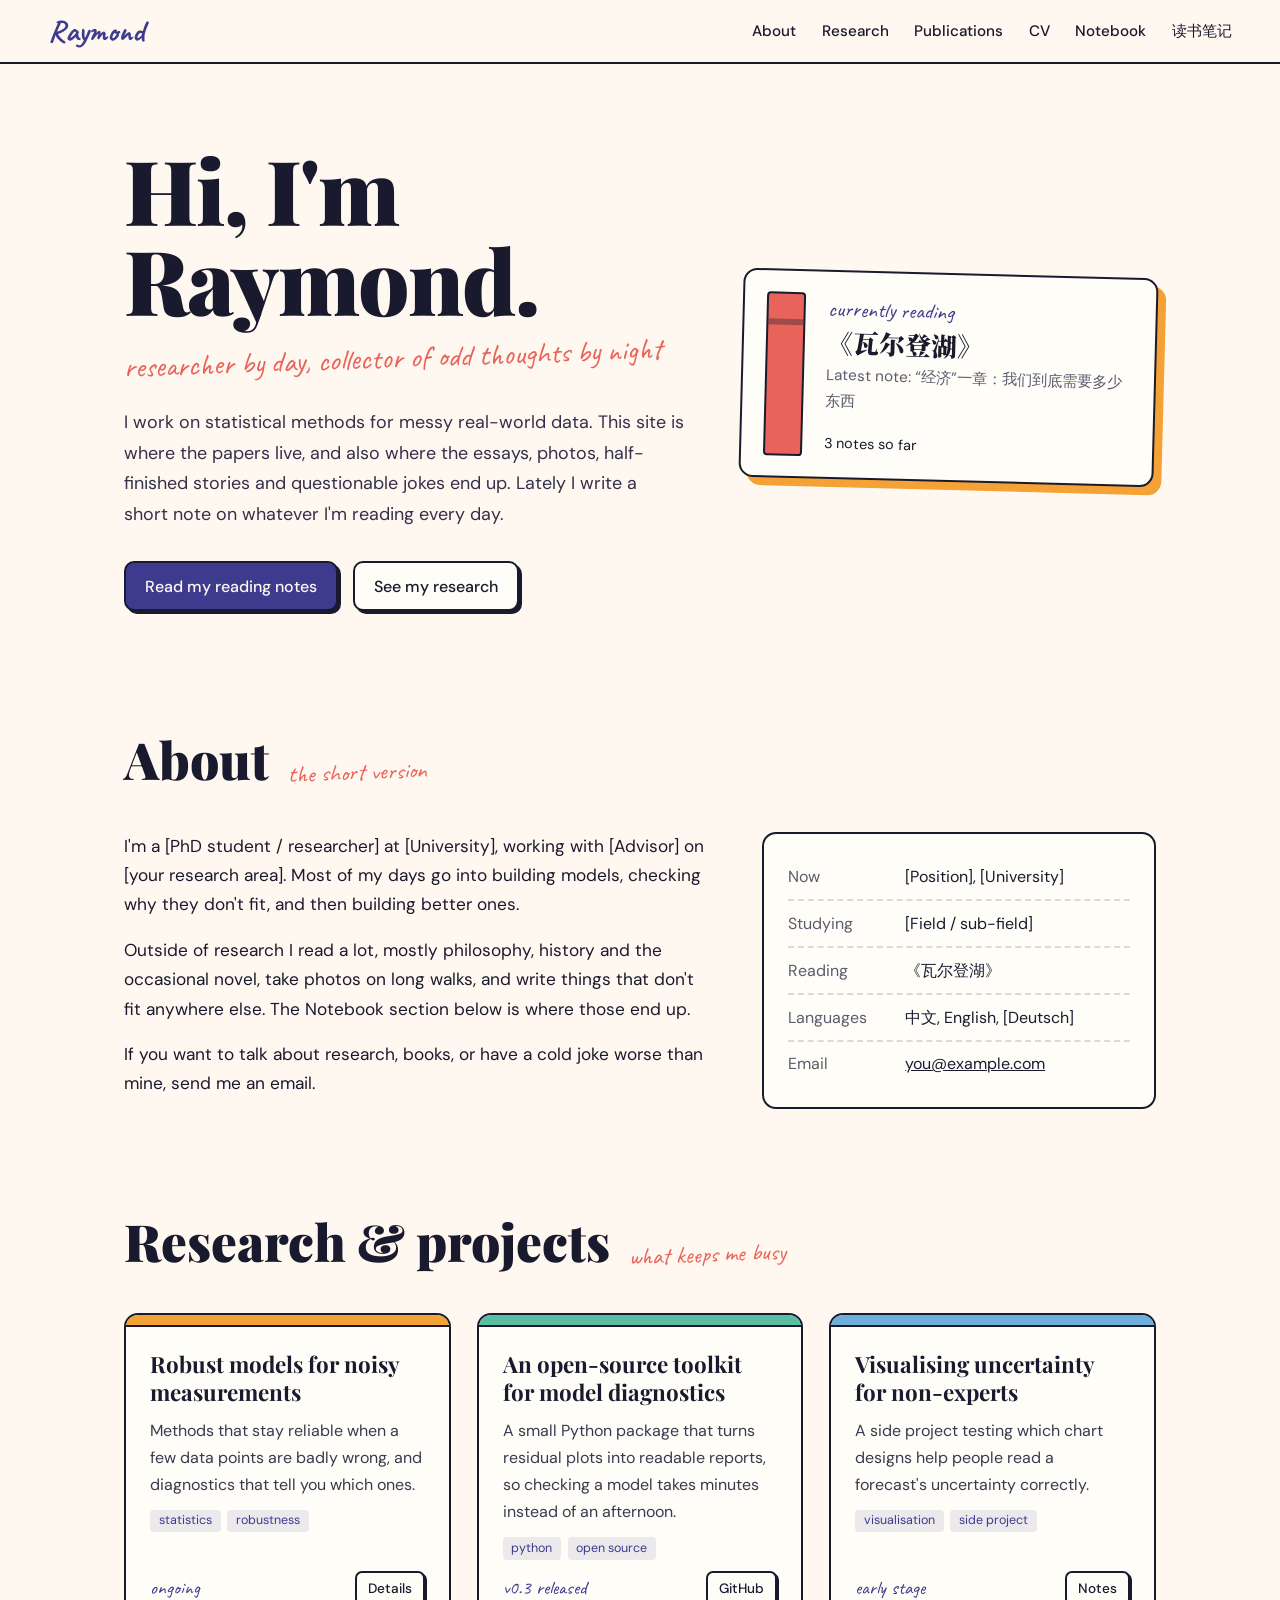
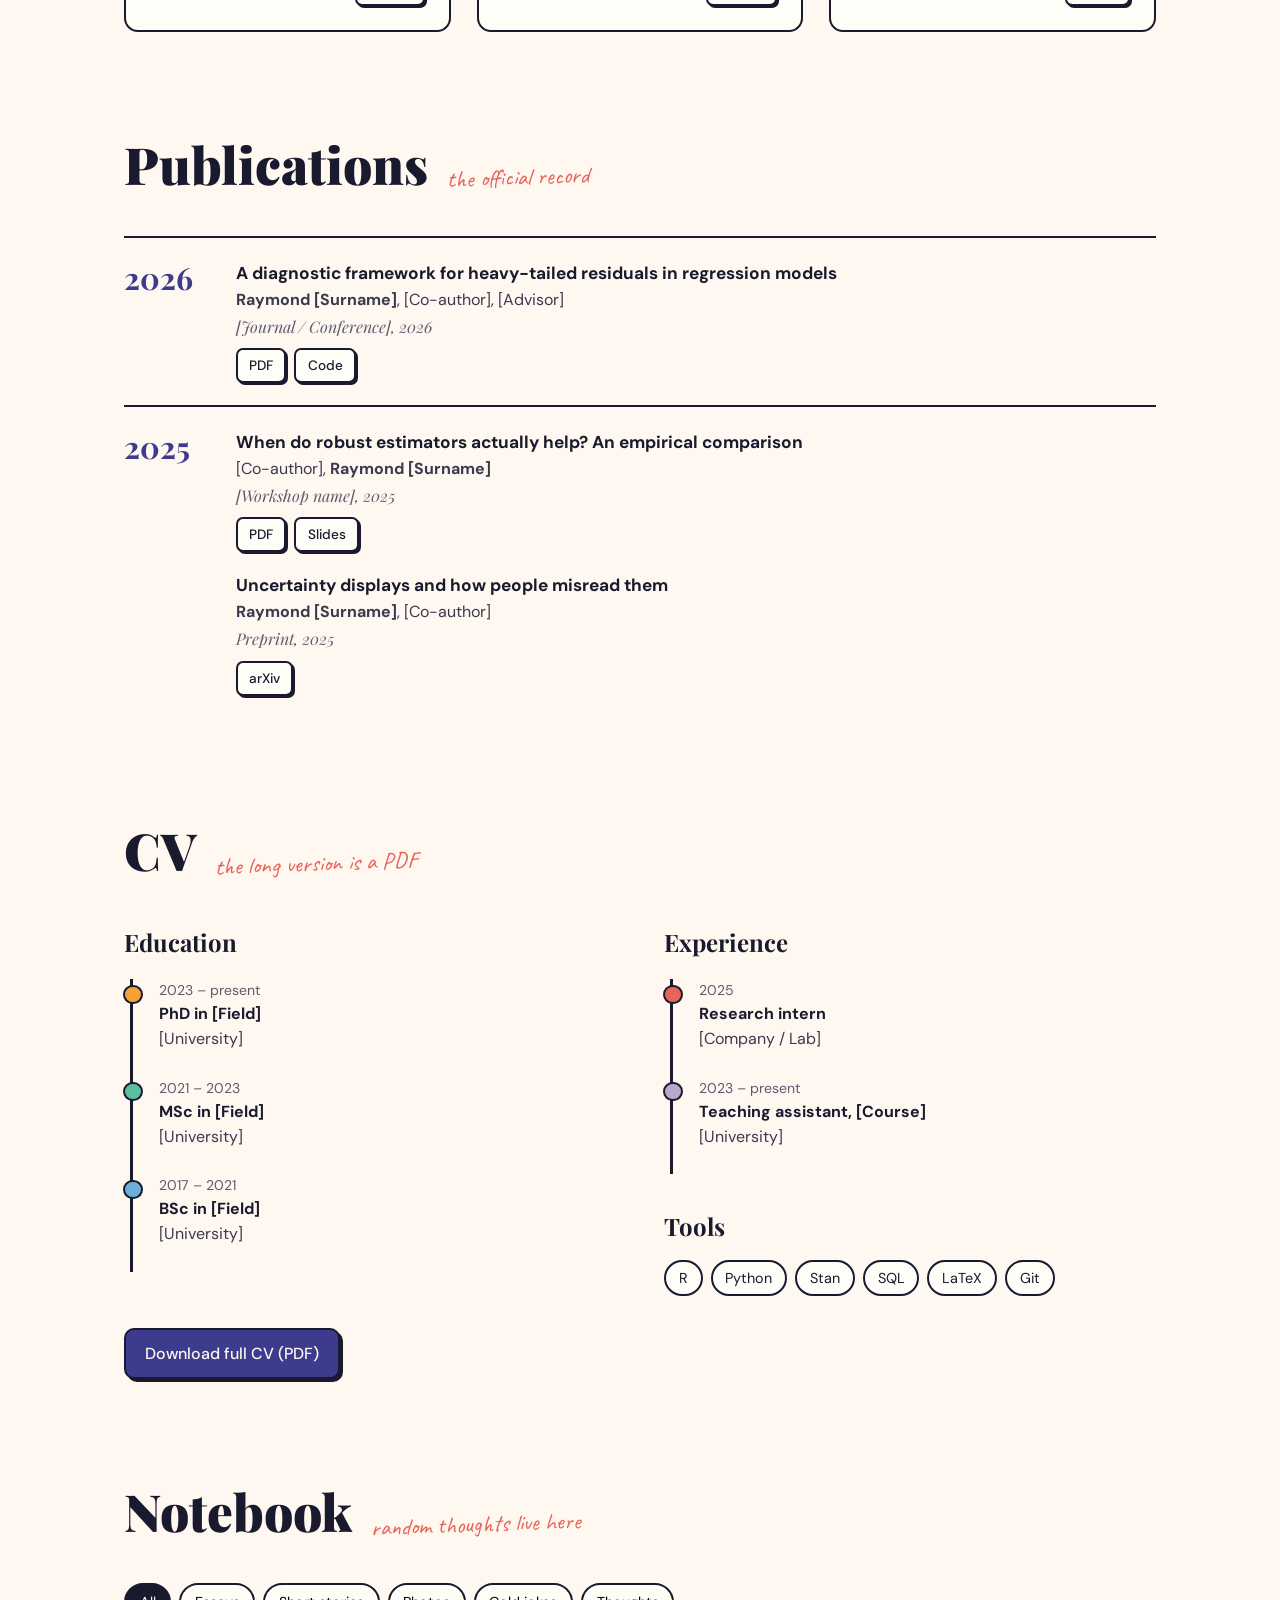
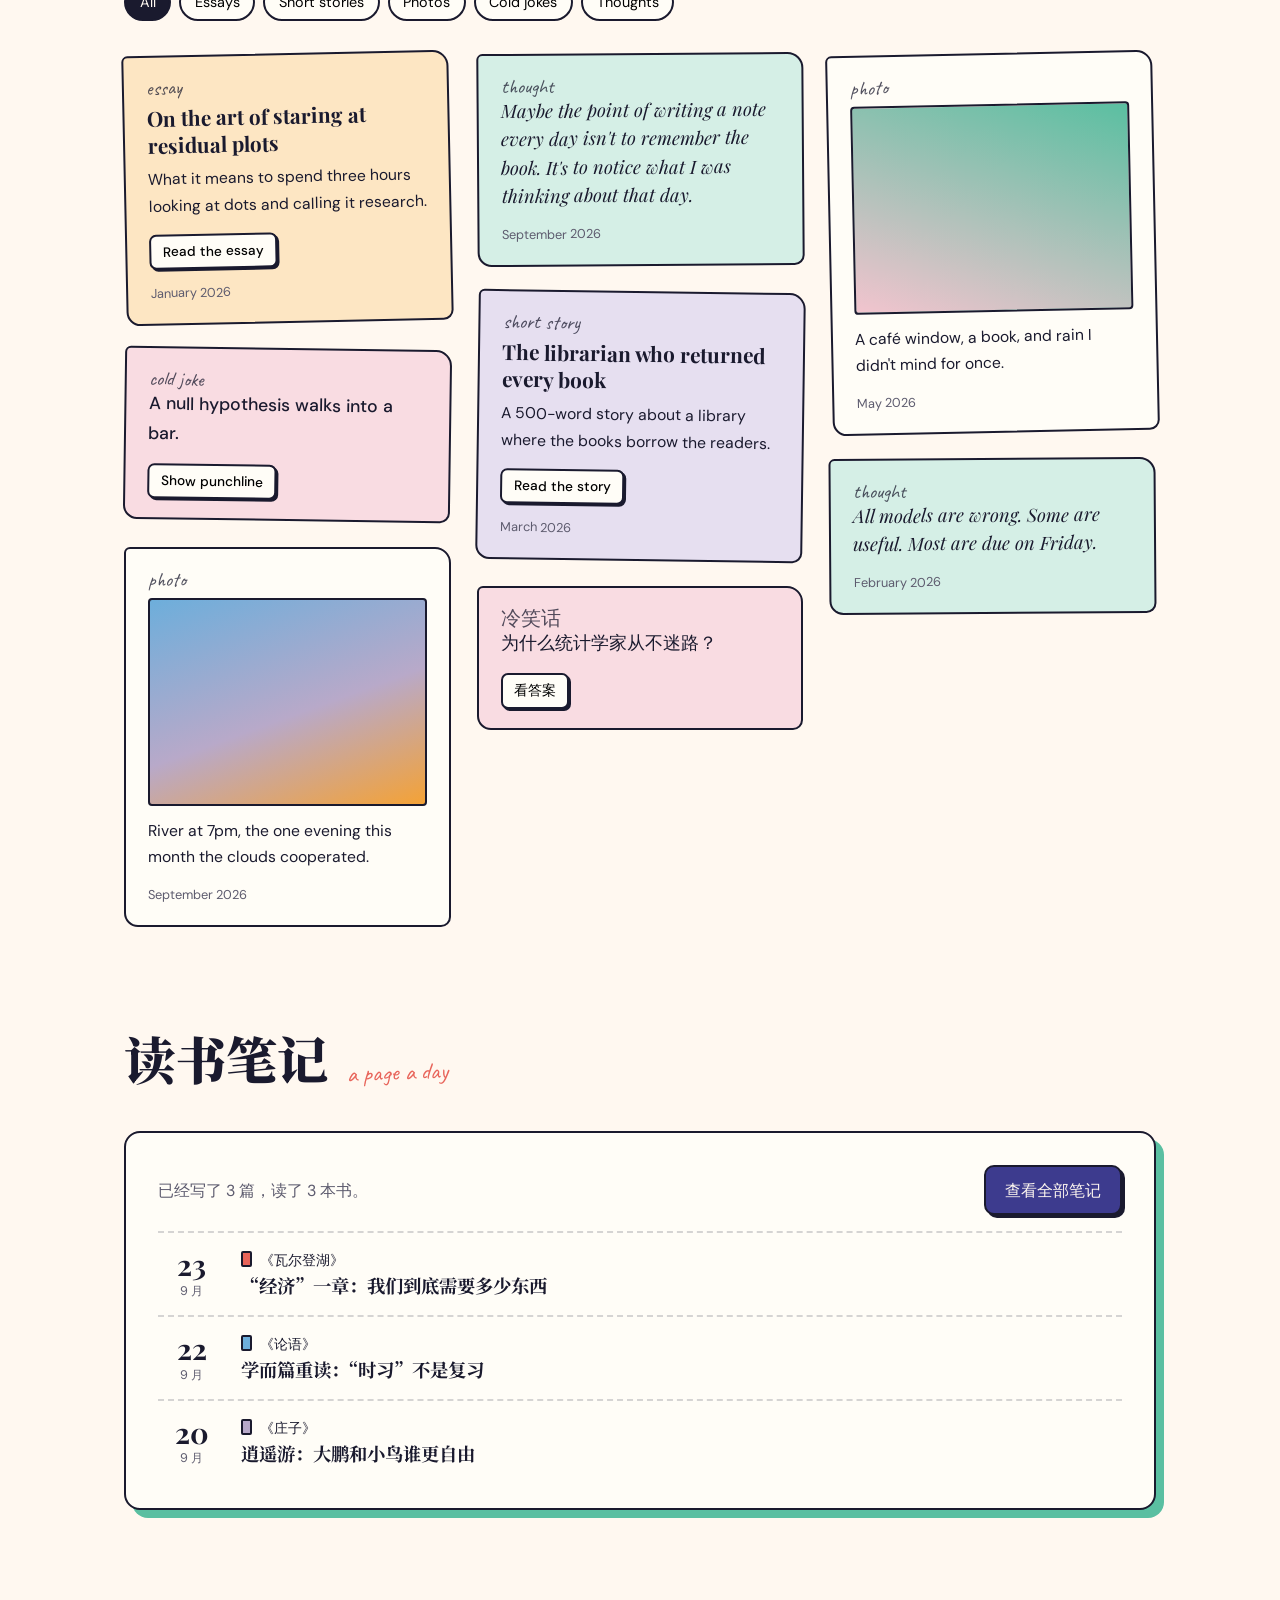
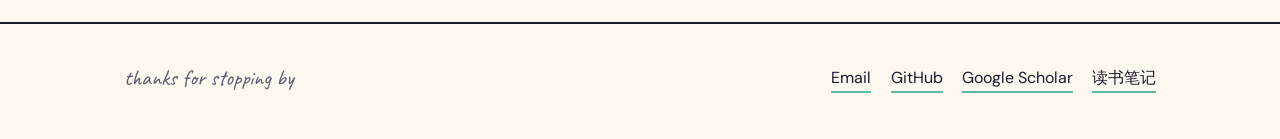
==== index.html @ dad85fdc "Add files via upload" ====
<!DOCTYPE html>
<html lang="en">
<head>
<meta charset="UTF-8">
<meta name="viewport" content="width=device-width, initial-scale=1.0">
<title>Raymond | Thinker, Researcher, Human</title>
<meta name="description" content="Raymond's personal site: research, publications, CV, a notebook of random thoughts, and daily reading notes.">
<link rel="preconnect" href="https://fonts.googleapis.com">
<link href="https://fonts.googleapis.com/css2?family=Playfair+Display:ital,wght@0,700;0,900;1,400;1,700&family=DM+Sans:ital,wght@0,400;0,500;0,700;1,400&family=Caveat:wght@600;700&family=Noto+Serif+SC:wght@700;900&display=swap" rel="stylesheet">
<link rel="stylesheet" href="assets/style.css">
<style>
  /* ===== hero ===== */
  .hero { padding: 5rem 0 2rem; }
  .hero .wrap { display: grid; grid-template-columns: 1.35fr 1fr; gap: 3.5rem; align-items: center; }
  .hero h1 { font-family: var(--serif); font-weight: 900; font-size: clamp(3rem, 8vw, 5.6rem); line-height: 1; letter-spacing: -0.02em; }
  .hero .scribble { font-family: var(--hand); font-size: 1.9rem; color: var(--coral); display: inline-block; transform: rotate(-2deg); margin: .6rem 0 1.4rem; }
  .hero p { font-size: 1.12rem; max-width: 34em; color: #33314a; }
  .hero .actions { display: flex; gap: .9rem; flex-wrap: wrap; margin-top: 2rem; }

  .now-reading {
    position: relative; background: var(--paper); border: 2px solid var(--ink); border-radius: 14px;
    padding: 1.6rem 1.6rem 1.4rem 5.2rem; box-shadow: 8px 8px 0 var(--saffron); transform: rotate(1.5deg);
    text-decoration: none; display: block; transition: transform .2s;
  }
  .now-reading:hover { transform: rotate(0deg); }
  .now-reading .spine-big {
    position: absolute; left: 1.4rem; top: 1.3rem; bottom: 1.3rem; width: 2.4rem;
    background: var(--c, var(--mint)); border: 2px solid var(--ink); border-radius: 4px;
  }
  .now-reading .spine-big::after { content: ''; position: absolute; left: 0; right: 0; top: 16%; height: 6px; background: rgba(26,26,46,.35); }
  .now-reading .label { font-family: var(--hand); font-size: 1.35rem; color: var(--indigo); line-height: 1; }
  .now-reading .book { font-family: var(--serif-zh); font-weight: 900; font-size: 1.6rem; line-height: 1.3; margin: .45rem 0 .2rem; }
  .now-reading .note-title { color: var(--muted); font-size: .95rem; }
  .now-reading .streak { margin-top: 1rem; font-size: .9rem; }
  .now-reading .streak b { color: var(--coral); font-size: 1.15rem; }

  /* ===== about ===== */
  .about-grid { display: grid; grid-template-columns: 1.5fr 1fr; gap: 3rem; }
  .about-text p { font-size: 1.08rem; max-width: 36em; }
  .about-text p + p { margin-top: 1rem; }
  .facts { list-style: none; border: 2px solid var(--ink); border-radius: 14px; background: var(--paper); padding: 1.3rem 1.5rem; align-self: start; }
  .facts li { display: grid; grid-template-columns: 6.5rem 1fr; gap: .8rem; padding: .55rem 0; border-bottom: 2px dashed rgba(26,26,46,.15); }
  .facts li:last-child { border-bottom: none; }
  .facts span { color: var(--muted); }

  /* ===== projects ===== */
  .projects { display: grid; grid-template-columns: repeat(auto-fit, minmax(280px, 1fr)); gap: 1.6rem; }
  .project { border: 2px solid var(--ink); border-radius: 14px; background: var(--paper); overflow: hidden; display: flex; flex-direction: column; }
  .project .band { height: 12px; background: var(--c); border-bottom: 2px solid var(--ink); }
  .project .body { padding: 1.4rem 1.5rem 1.5rem; display: flex; flex-direction: column; gap: .7rem; flex: 1; }
  .project h3 { font-family: var(--serif); font-size: 1.4rem; line-height: 1.25; }
  .project p { color: #3b394f; }
  .project .foot { margin-top: auto; display: flex; justify-content: space-between; align-items: center; gap: .6rem; flex-wrap: wrap; }
  .status { font-family: var(--hand); font-size: 1.2rem; color: var(--indigo); }

  /* ===== publications ===== */
  .pub-year { display: grid; grid-template-columns: 5.5rem 1fr; gap: 1.5rem; padding: 1.4rem 0; border-top: 2px solid var(--ink); }
  .pub-year > h3 { font-family: var(--serif); font-size: 1.9rem; line-height: 1.1; color: var(--indigo); }
  .pub { list-style: none; }
  .pub li + li { margin-top: 1.3rem; }
  .pub .title { font-weight: 700; font-size: 1.08rem; line-height: 1.45; }
  .pub .authors { color: #3b394f; }
  .pub .venue { font-family: var(--serif); font-style: italic; color: var(--muted); }
  .pub .links { display: flex; gap: .5rem; margin-top: .5rem; }

  /* ===== cv ===== */
  .cv-grid { display: grid; grid-template-columns: 1fr 1fr; gap: 3rem; }
  .cv-col h3 { font-family: var(--serif); font-size: 1.5rem; margin-bottom: 1rem; }
  .timeline { list-style: none; border-left: 3px solid var(--ink); margin-left: .4rem; }
  .timeline li { position: relative; padding: 0 0 1.5rem 1.6rem; }
  .timeline li::before { content: ''; position: absolute; left: -.62rem; top: .35rem; width: .95rem; height: .95rem; border-radius: 50%; background: var(--c, var(--saffron)); border: 2px solid var(--ink); }
  .timeline .when { font-size: .88rem; color: var(--muted); }
  .timeline .what { font-weight: 700; line-height: 1.4; }
  .timeline .where { color: #3b394f; }
  .skills { margin-top: 2rem; }
  .skills h3 { font-family: var(--serif); font-size: 1.5rem; margin-bottom: .8rem; }
  .skills .chips span { font-size: .9rem; padding: .25rem .8rem; border: 2px solid var(--ink); border-radius: 999px; background: var(--paper); }

  /* ===== notebook ===== */
  .nb-filters { margin-bottom: 2rem; }
  .board { columns: 3 290px; column-gap: 1.6rem; }
  .card {
    break-inside: avoid; margin-bottom: 1.6rem; padding: 1.3rem 1.4rem 1.2rem;
    border: 2px solid var(--ink); border-radius: 6px 16px 10px 14px; background: var(--bg);
    transform: rotate(var(--r, 0deg)); transition: transform .2s;
  }
  .card:nth-child(3n+1) { --r: -1.2deg; }
  .card:nth-child(3n+2) { --r: .8deg; }
  .card:nth-child(4n) { --r: -.4deg; }
  .card:hover { transform: rotate(0deg); }
  .card[hidden] { display: none; }
  .card .kind { font-family: var(--hand); font-size: 1.25rem; line-height: 1; color: var(--ink); opacity: .75; }
  .card h3 { font-family: var(--serif); font-size: 1.3rem; line-height: 1.3; margin: .4rem 0 .5rem; }
  .card p { font-size: .98rem; }
  .card .date { font-size: .8rem; color: var(--muted); margin-top: .8rem; }
  .card .more { margin-top: .9rem; font-size: .98rem; }
  .card .more p + p { margin-top: .7rem; }
  .card .toggle { margin-top: .9rem; }
  .card.essay   { --bg: #FDE6C3; }
  .card.story   { --bg: #E6DFF0; }
  .card.photo   { --bg: var(--paper); }
  .card.joke    { --bg: #F9DCE2; }
  .card.thought { --bg: #D5EFE6; }
  .card.joke .setup { font-size: 1.1rem; font-weight: 500; }
  .card.joke .punch { font-family: var(--hand); font-size: 1.6rem; line-height: 1.2; color: var(--indigo); margin-top: .7rem; }
  .card.thought p { font-family: var(--serif); font-style: italic; font-size: 1.15rem; line-height: 1.55; }
  .photo-frame { aspect-ratio: 4 / 3; border: 2px solid var(--ink); border-radius: 4px; margin: .5rem 0 .7rem; overflow: hidden; background: var(--ph); }
  .photo-frame img { width: 100%; height: 100%; object-fit: cover; }

  /* ===== reading teaser ===== */
  .reading-box { border: 2px solid var(--ink); border-radius: 16px; background: var(--paper); padding: 2rem 2rem 1.6rem; box-shadow: 8px 8px 0 var(--mint); }
  .reading-box .intro { display: flex; justify-content: space-between; align-items: center; flex-wrap: wrap; gap: 1rem; margin-bottom: 1rem; }
  .reading-box .intro p { color: var(--muted); }
  .mini-entry { display: grid; grid-template-columns: 4.2rem 1fr; gap: 1rem; padding: 1rem 0; border-top: 2px dashed rgba(26,26,46,.18); text-decoration: none; }
  .mini-entry .d { text-align: center; line-height: 1.1; }
  .mini-entry .d b { font-family: var(--serif); font-size: 1.8rem; display: block; }
  .mini-entry .d small { color: var(--muted); font-size: .78rem; }
  .mini-entry .b { font-size: .88rem; font-weight: 500; }
  .mini-entry h3 { font-family: var(--serif-zh); font-size: 1.15rem; line-height: 1.4; }
  .mini-entry:hover h3 { text-decoration: underline; text-decoration-color: var(--saffron); text-decoration-thickness: 3px; text-underline-offset: 4px; }

  @media (max-width: 860px) {
    .hero .wrap, .about-grid, .cv-grid { grid-template-columns: 1fr; }
    .hero { padding-top: 3rem; }
    .now-reading { transform: rotate(0.8deg); }
    .pub-year { grid-template-columns: 1fr; gap: .6rem; }
  }
</style>
</head>
<body>

<!-- ================= NAV (same on every page) ================= -->
<nav class="site-nav" aria-label="Main">
  <a class="nav-logo" href="index.html">Raymond</a>
  <ul class="nav-links">
    <li><a href="index.html#about">About</a></li>
    <li><a href="index.html#research">Research</a></li>
    <li><a href="index.html#publications">Publications</a></li>
    <li><a href="index.html#cv">CV</a></li>
    <li><a href="index.html#notebook">Notebook</a></li>
    <li><a href="reading.html">读书笔记</a></li>
  </ul>
</nav>

<main>

<!-- ================= HERO ================= -->
<header class="hero">
  <div class="wrap">
    <div>
      <h1>Hi, I'm Raymond.</h1>
      <div class="scribble">researcher by day, collector of odd thoughts by night</div>
      <p>I work on statistical methods for messy real-world data. This site is where the papers live, and also where the essays, photos, half-finished stories and questionable jokes end up. Lately I write a short note on whatever I'm reading every day.</p>
      <div class="actions">
        <a class="btn primary" href="reading.html">Read my reading notes</a>
        <a class="btn" href="#research">See my research</a>
      </div>
    </div>

    <!-- Filled automatically from reading/notes.json -->
    <a class="now-reading" id="now-reading" href="reading.html" hidden>
      <span class="spine-big"></span>
      <div class="label">currently reading</div>
      <div class="book" id="nr-book"></div>
      <div class="note-title" id="nr-title"></div>
      <div class="streak" id="nr-streak"></div>
    </a>
  </div>
</header>

<!-- ================= ABOUT ================= -->
<section class="section" id="about">
  <div class="wrap">
    <div class="section-head"><h2>About</h2><span class="aside">the short version</span></div>
    <div class="about-grid">
      <div class="about-text">
        <p>I'm a [PhD student / researcher] at [University], working with [Advisor] on [your research area]. Most of my days go into building models, checking why they don't fit, and then building better ones.</p>
        <p>Outside of research I read a lot, mostly philosophy, history and the occasional novel, take photos on long walks, and write things that don't fit anywhere else. The Notebook section below is where those end up.</p>
        <p>If you want to talk about research, books, or have a cold joke worse than mine, send me an email.</p>
      </div>
      <ul class="facts">
        <li><span>Now</span><div>[Position], [University]</div></li>
        <li><span>Studying</span><div>[Field / sub-field]</div></li>
        <li><span>Reading</span><div id="fact-reading">a few pages every day</div></li>
        <li><span>Languages</span><div>中文, English, [Deutsch]</div></li>
        <li><span>Email</span><div><a href="mailto:you@example.com">you@example.com</a></div></li>
      </ul>
    </div>
  </div>
</section>

<!-- ================= RESEARCH / PROJECTS ================= -->
<section class="section" id="research">
  <div class="wrap">
    <div class="section-head"><h2>Research &amp; projects</h2><span class="aside">what keeps me busy</span></div>
    <div class="projects">
      <article class="project" style="--c: var(--saffron)">
        <div class="band"></div>
        <div class="body">
          <h3>Robust models for noisy measurements</h3>
          <p>Methods that stay reliable when a few data points are badly wrong, and diagnostics that tell you which ones.</p>
          <div class="tags"><span class="tag">statistics</span><span class="tag">robustness</span></div>
          <div class="foot"><span class="status">ongoing</span><a class="btn small" href="#">Details</a></div>
        </div>
      </article>
      <article class="project" style="--c: var(--mint)">
        <div class="band"></div>
        <div class="body">
          <h3>An open-source toolkit for model diagnostics</h3>
          <p>A small Python package that turns residual plots into readable reports, so checking a model takes minutes instead of an afternoon.</p>
          <div class="tags"><span class="tag">python</span><span class="tag">open source</span></div>
          <div class="foot"><span class="status">v0.3 released</span><a class="btn small" href="https://github.com/">GitHub</a></div>
        </div>
      </article>
      <article class="project" style="--c: var(--sky)">
        <div class="band"></div>
        <div class="body">
          <h3>Visualising uncertainty for non-experts</h3>
          <p>A side project testing which chart designs help people read a forecast's uncertainty correctly.</p>
          <div class="tags"><span class="tag">visualisation</span><span class="tag">side project</span></div>
          <div class="foot"><span class="status">early stage</span><a class="btn small" href="#">Notes</a></div>
        </div>
      </article>
    </div>
  </div>
</section>

<!-- ================= PUBLICATIONS ================= -->
<section class="section" id="publications">
  <div class="wrap">
    <div class="section-head"><h2>Publications</h2><span class="aside">the official record</span></div>

    <div class="pub-year">
      <h3>2026</h3>
      <ul class="pub">
        <li>
          <div class="title">A diagnostic framework for heavy-tailed residuals in regression models</div>
          <div class="authors"><b>Raymond [Surname]</b>, [Co-author], [Advisor]</div>
          <div class="venue">[Journal / Conference], 2026</div>
          <div class="links"><a class="btn small" href="#">PDF</a><a class="btn small" href="#">Code</a></div>
        </li>
      </ul>
    </div>
    <div class="pub-year">
      <h3>2025</h3>
      <ul class="pub">
        <li>
          <div class="title">When do robust estimators actually help? An empirical comparison</div>
          <div class="authors">[Co-author], <b>Raymond [Surname]</b></div>
          <div class="venue">[Workshop name], 2025</div>
          <div class="links"><a class="btn small" href="#">PDF</a><a class="btn small" href="#">Slides</a></div>
        </li>
        <li>
          <div class="title">Uncertainty displays and how people misread them</div>
          <div class="authors"><b>Raymond [Surname]</b>, [Co-author]</div>
          <div class="venue">Preprint, 2025</div>
          <div class="links"><a class="btn small" href="#">arXiv</a></div>
        </li>
      </ul>
    </div>
  </div>
</section>

<!-- ================= CV ================= -->
<section class="section" id="cv">
  <div class="wrap">
    <div class="section-head"><h2>CV</h2><span class="aside">the long version is a PDF</span></div>
    <div class="cv-grid">
      <div class="cv-col">
        <h3>Education</h3>
        <ol class="timeline">
          <li style="--c: var(--saffron)"><div class="when">2023 – present</div><div class="what">PhD in [Field]</div><div class="where">[University]</div></li>
          <li style="--c: var(--mint)"><div class="when">2021 – 2023</div><div class="what">MSc in [Field]</div><div class="where">[University]</div></li>
          <li style="--c: var(--sky)"><div class="when">2017 – 2021</div><div class="what">BSc in [Field]</div><div class="where">[University]</div></li>
        </ol>
      </div>
      <div class="cv-col">
        <h3>Experience</h3>
        <ol class="timeline">
          <li style="--c: var(--coral)"><div class="when">2025</div><div class="what">Research intern</div><div class="where">[Company / Lab]</div></li>
          <li style="--c: var(--lavender)"><div class="when">2023 – present</div><div class="what">Teaching assistant, [Course]</div><div class="where">[University]</div></li>
        </ol>
        <div class="skills">
          <h3>Tools</h3>
          <div class="chips"><span>R</span><span>Python</span><span>Stan</span><span>SQL</span><span>LaTeX</span><span>Git</span></div>
        </div>
      </div>
    </div>
    <p style="margin-top:2rem"><a class="btn primary" href="cv.pdf">Download full CV (PDF)</a></p>
  </div>
</section>

<!-- ================= NOTEBOOK ================= -->
<section class="section" id="notebook">
  <div class="wrap">
    <div class="section-head"><h2>Notebook</h2><span class="aside">random thoughts live here</span></div>

    <div class="chips nb-filters" role="group" aria-label="Filter notebook">
      <button class="chip" data-kind="all" aria-pressed="true">All</button>
      <button class="chip" data-kind="essay" aria-pressed="false">Essays</button>
      <button class="chip" data-kind="story" aria-pressed="false">Short stories</button>
      <button class="chip" data-kind="photo" aria-pressed="false">Photos</button>
      <button class="chip" data-kind="joke" aria-pressed="false">Cold jokes</button>
      <button class="chip" data-kind="thought" aria-pressed="false">Thoughts</button>
    </div>

    <!--
      HOW TO ADD A CARD: copy one <article class="card ..."> block and change the text.
      Kinds: essay, story, photo, joke, thought.
      For long text, put it inside <div class="more" hidden> and keep the toggle button.
    -->
    <div class="board" id="board">

      <article class="card essay">
        <div class="kind">essay</div>
        <h3>On the art of staring at residual plots</h3>
        <p>What it means to spend three hours looking at dots and calling it research.</p>
        <div class="more" hidden>
          <p>Every model is a story you tell about the data. The residuals are the parts of the data that refuse to go along with the story.</p>
          <p>I used to treat them as noise to be minimised. Now I read them more like marginal comments from a patient but slightly annoyed editor: here you were too confident, here you forgot something, here you simply got it wrong.</p>
          <p>Three hours of staring is how you learn to hear them.</p>
        </div>
        <button class="btn small toggle" aria-expanded="false">Read the essay</button>
        <div class="date">January 2026</div>
      </article>

      <article class="card joke">
        <div class="kind">cold joke</div>
        <div class="setup">A null hypothesis walks into a bar.</div>
        <div class="punch" hidden>The bartender says: “We weren't expecting anything from you.”</div>
        <button class="btn small toggle" aria-expanded="false">Show punchline</button>
      </article>

      <article class="card photo">
        <div class="kind">photo</div>
        <!-- Replace the gradient with a real photo: <img src="images/river.jpg" alt="Describe the photo"> -->
        <div class="photo-frame" style="--ph: linear-gradient(160deg, #6DAEDB 0%, #B8A9C9 55%, #F4A236 100%)"></div>
        <p>River at 7pm, the one evening this month the clouds cooperated.</p>
        <div class="date">September 2026</div>
      </article>

      <article class="card thought">
        <div class="kind">thought</div>
        <p>Maybe the point of writing a note every day isn't to remember the book. It's to notice what I was thinking about that day.</p>
        <div class="date">September 2026</div>
      </article>

      <article class="card story">
        <div class="kind">short story</div>
        <h3>The librarian who returned every book</h3>
        <p>A 500-word story about a library where the books borrow the readers.</p>
        <div class="more" hidden>
          <p>Nobody in town remembered when the library started lending people out. It began quietly: a man went in for a book on bridges and came out three weeks later, knowing things about rivers he could not explain.</p>
          <p>The librarian kept a card for every reader, stamped with the dates the books had borrowed them. Some came back changed. Some came back overdue.</p>
          <p>[Continue your story here.]</p>
        </div>
        <button class="btn small toggle" aria-expanded="false">Read the story</button>
        <div class="date">March 2026</div>
      </article>

      <article class="card joke">
        <div class="kind">冷笑话</div>
        <div class="setup">为什么统计学家从不迷路？</div>
        <div class="punch" hidden>因为他们总在置信区间里。</div>
        <button class="btn small toggle" aria-expanded="false">看答案</button>
      </article>

      <article class="card photo">
        <div class="kind">photo</div>
        <div class="photo-frame" style="--ph: linear-gradient(200deg, #5ABFA1 0%, #F2C4CE 100%)"></div>
        <p>A café window, a book, and rain I didn't mind for once.</p>
        <div class="date">May 2026</div>
      </article>

      <article class="card thought">
        <div class="kind">thought</div>
        <p>All models are wrong. Some are useful. Most are due on Friday.</p>
        <div class="date">February 2026</div>
      </article>

    </div>
  </div>
</section>

<!-- ================= READING TEASER ================= -->
<section class="section" id="reading">
  <div class="wrap">
    <div class="section-head"><h2>读书笔记</h2><span class="aside">a page a day</span></div>
    <div class="reading-box">
      <div class="intro">
        <p id="reading-summary">每天读一点，写一点。</p>
        <a class="btn primary" href="reading.html">查看全部笔记</a>
      </div>
      <div id="reading-latest"></div>
    </div>
  </div>
</section>

</main>

<!-- ================= FOOTER (same on every page) ================= -->
<footer class="site-footer">
  <div class="wrap">
    <span class="sign">thanks for stopping by</span>
    <div class="links">
      <a href="mailto:you@example.com">Email</a>
      <a href="https://github.com/">GitHub</a>
      <a href="https://scholar.google.com/">Google Scholar</a>
      <a href="reading.html">读书笔记</a>
    </div>
  </div>
</footer>

<script src="assets/notes.js"></script>
<script>
/* ---------- notebook: filters + expand/reveal ---------- */
const chips = document.querySelectorAll('.nb-filters .chip');
chips.forEach(chip => chip.addEventListener('click', () => {
  const kind = chip.dataset.kind;
  chips.forEach(c => c.setAttribute('aria-pressed', c === chip));
  document.querySelectorAll('#board .card').forEach(card => {
    card.hidden = kind !== 'all' && !card.classList.contains(kind);
  });
}));

document.querySelectorAll('#board .toggle').forEach(btn => {
  const card = btn.closest('.card');
  const target = card.querySelector('.more, .punch');
  const openLabel = btn.textContent;
  const closeLabel = card.classList.contains('joke') ? (/[\u4e00-\u9fff]/.test(openLabel) ? '收起' : 'Hide') : 'Show less';
  btn.addEventListener('click', () => {
    const open = target.hidden;
    target.hidden = !open;
    btn.setAttribute('aria-expanded', open);
    btn.textContent = open ? closeLabel : openLabel;
  });
});

/* ---------- reading notes: hero card + latest 3 ---------- */
(async () => {
  let notes;
  try { notes = await loadNotes(); } catch (e) {
    document.getElementById('reading-latest').innerHTML = `<div class="empty-state">没能读取读书笔记。${LOCAL_FILE_HINT}</div>`;
    return;
  }
  if (!notes.length) {
    document.getElementById('reading-latest').innerHTML = `<div class="empty-state">还没有笔记。运行 <code>python3 new_note.py</code> 写下第一篇。</div>`;
    return;
  }
  const latest = notes[0];
  const streak = readingStreak(notes);
  const books = new Set(notes.map(n => n.book)).size;

  // hero card
  const nr = document.getElementById('now-reading');
  nr.style.setProperty('--c', bookColor(latest.book));
  nr.href = `reading.html#/note/${encodeURIComponent(latest.id)}`;
  document.getElementById('nr-book').textContent = `《${latest.book}》`;
  document.getElementById('nr-title').textContent = `Latest note: ${latest.title}`;
  document.getElementById('nr-streak').innerHTML = streak > 1 ? `<b>${streak}</b> days in a row` : `${notes.length} notes so far`;
  nr.hidden = false;
  document.getElementById('fact-reading').textContent = `《${latest.book}》`;

  // teaser
  document.getElementById('reading-summary').textContent =
    `已经写了 ${notes.length} 篇，读了 ${books} 本书` + (streak > 1 ? `，连续记录 ${streak} 天。` : '。');
  document.getElementById('reading-latest').innerHTML = notes.slice(0, 3).map(n => {
    const d = parseDate(n.date);
    return `<a class="mini-entry" href="reading.html#/note/${encodeURIComponent(n.id)}" style="--c:${bookColor(n.book)}">
      <div class="d"><b>${d.getDate()}</b><small>${d.getMonth() + 1} 月</small></div>
      <div><div class="b"><i class="book-mark"></i>《${esc(n.book)}》</div><h3>${esc(n.title)}</h3></div>
    </a>`;
  }).join('');
})();
</script>
</body>
</html>
---- assets/style.css ----
/* ============================================================
   Shared styles — every page links this file.
   Change a color here and the whole site follows.
   ============================================================ */
:root {
  --saffron: #F4A236;
  --coral: #E8645A;
  --indigo: #3D3B8E;
  --mint: #5ABFA1;
  --sky: #6DAEDB;
  --lavender: #B8A9C9;
  --blush: #F2C4CE;
  --cream: #FFF8F0;
  --paper: #FFFDF7;
  --ink: #1A1A2E;
  --muted: #5d5b6e;
  --serif: 'Playfair Display', 'Noto Serif SC', 'Songti SC', Georgia, serif;
  --serif-zh: 'Noto Serif SC', 'Playfair Display', 'Songti SC', Georgia, serif;
  --sans: 'DM Sans', 'PingFang SC', 'Microsoft YaHei', system-ui, sans-serif;
  --hand: 'Caveat', 'Comic Sans MS', cursive;
}

* { margin: 0; padding: 0; box-sizing: border-box; }
html { scroll-behavior: smooth; scroll-padding-top: 80px; }
body { font-family: var(--sans); background: var(--cream); color: var(--ink); line-height: 1.7; overflow-x: hidden; }
a { color: inherit; }
img { max-width: 100%; display: block; }
:focus-visible { outline: 3px solid var(--indigo); outline-offset: 3px; border-radius: 4px; }

/* ---------- nav ---------- */
.site-nav {
  position: sticky; top: 0; z-index: 100;
  display: flex; justify-content: space-between; align-items: center; gap: 1.5rem;
  padding: 1rem 3rem;
  background: rgba(255, 248, 240, 0.9); backdrop-filter: blur(12px);
  border-bottom: 2px solid var(--ink);
}
.nav-logo {
  font-family: var(--hand); font-size: 1.9rem; font-weight: 700; line-height: 1;
  color: var(--indigo); text-decoration: none; transition: transform .25s;
}
.nav-logo:hover { transform: rotate(-3deg) scale(1.05); }
.nav-links { display: flex; gap: 1.6rem; list-style: none; }
.nav-links a { text-decoration: none; font-weight: 500; font-size: .95rem; padding: .2rem 0; border-bottom: 2px solid transparent; transition: border-color .2s; white-space: nowrap; }
.nav-links a:hover, .nav-links a[aria-current="page"] { border-color: var(--saffron); }

/* ---------- layout ---------- */
.wrap { max-width: 1080px; margin: 0 auto; padding: 0 1.5rem; }
.section { padding: 5.5rem 0 1rem; }
.section-head { display: flex; align-items: baseline; flex-wrap: wrap; gap: .4rem 1.2rem; margin-bottom: 2.4rem; }
.section-head h2 { font-family: var(--serif); font-weight: 900; font-size: clamp(2.2rem, 5vw, 3.2rem); line-height: 1.1; }
.section-head .aside { font-family: var(--hand); font-size: 1.5rem; color: var(--coral); transform: rotate(-2deg); }

/* ---------- small shared pieces ---------- */
.btn {
  display: inline-flex; align-items: center; gap: .5rem; font: inherit; font-weight: 500; cursor: pointer;
  padding: .6rem 1.2rem; border: 2px solid var(--ink); border-radius: 10px; background: var(--paper);
  text-decoration: none; box-shadow: 3px 3px 0 var(--ink); transition: transform .15s, box-shadow .15s;
}
.btn:hover { transform: translate(-2px, -2px); box-shadow: 5px 5px 0 var(--ink); }
.btn.primary { background: var(--indigo); color: var(--cream); }
.btn.small { padding: .25rem .7rem; font-size: .85rem; box-shadow: 2px 2px 0 var(--ink); border-radius: 7px; }

.chips { display: flex; flex-wrap: wrap; gap: .5rem; }
.chip {
  font: inherit; font-size: .9rem; cursor: pointer; padding: .3rem .85rem;
  border: 2px solid var(--ink); border-radius: 999px; background: var(--paper);
}
.chip[aria-pressed="true"] { background: var(--ink); color: var(--cream); }
.chip .dot { display: inline-block; width: .6rem; height: .6rem; border-radius: 50%; background: var(--c); margin-right: .4rem; border: 1.5px solid var(--ink); }

.tags { display: flex; gap: .4rem; flex-wrap: wrap; }
.tag { font-size: .78rem; padding: .05rem .55rem; border-radius: 4px; background: rgba(61, 59, 142, .1); color: var(--indigo); }

.book-mark { display: inline-block; width: .7rem; height: 1rem; background: var(--c); border: 2px solid var(--ink); border-radius: 2px; vertical-align: -2px; margin-right: .45rem; }

.empty-state { padding: 2rem; border: 2px dashed var(--ink); border-radius: 12px; text-align: center; color: var(--muted); }
.empty-state code, .note code { font-size: .9em; background: rgba(26, 26, 46, .07); padding: .1em .35em; border-radius: 4px; }

/* ---------- footer ---------- */
.site-footer { margin-top: 6rem; border-top: 2px solid var(--ink); padding: 2.2rem 0 2.6rem; }
.site-footer .wrap { display: flex; justify-content: space-between; align-items: center; flex-wrap: wrap; gap: 1rem; }
.site-footer .sign { font-family: var(--hand); font-size: 1.4rem; color: var(--muted); }
.site-footer .links { display: flex; gap: 1.2rem; flex-wrap: wrap; }
.site-footer .links a { text-decoration: none; border-bottom: 2px solid var(--mint); }

/* ---------- responsive / a11y ---------- */
@media (max-width: 760px) {
  .site-nav { padding: .8rem 1.2rem; flex-direction: column; align-items: flex-start; gap: .4rem; }
  .nav-links { gap: 1.1rem; overflow-x: auto; width: 100%; scrollbar-width: none; padding-bottom: .2rem; }
  .nav-links::-webkit-scrollbar { display: none; }
  html { scroll-padding-top: 110px; }
  .section { padding-top: 4rem; }
}
@media (prefers-reduced-motion: reduce) {
  *, *::before, *::after { transition: none !important; animation: none !important; scroll-behavior: auto !important; }
}
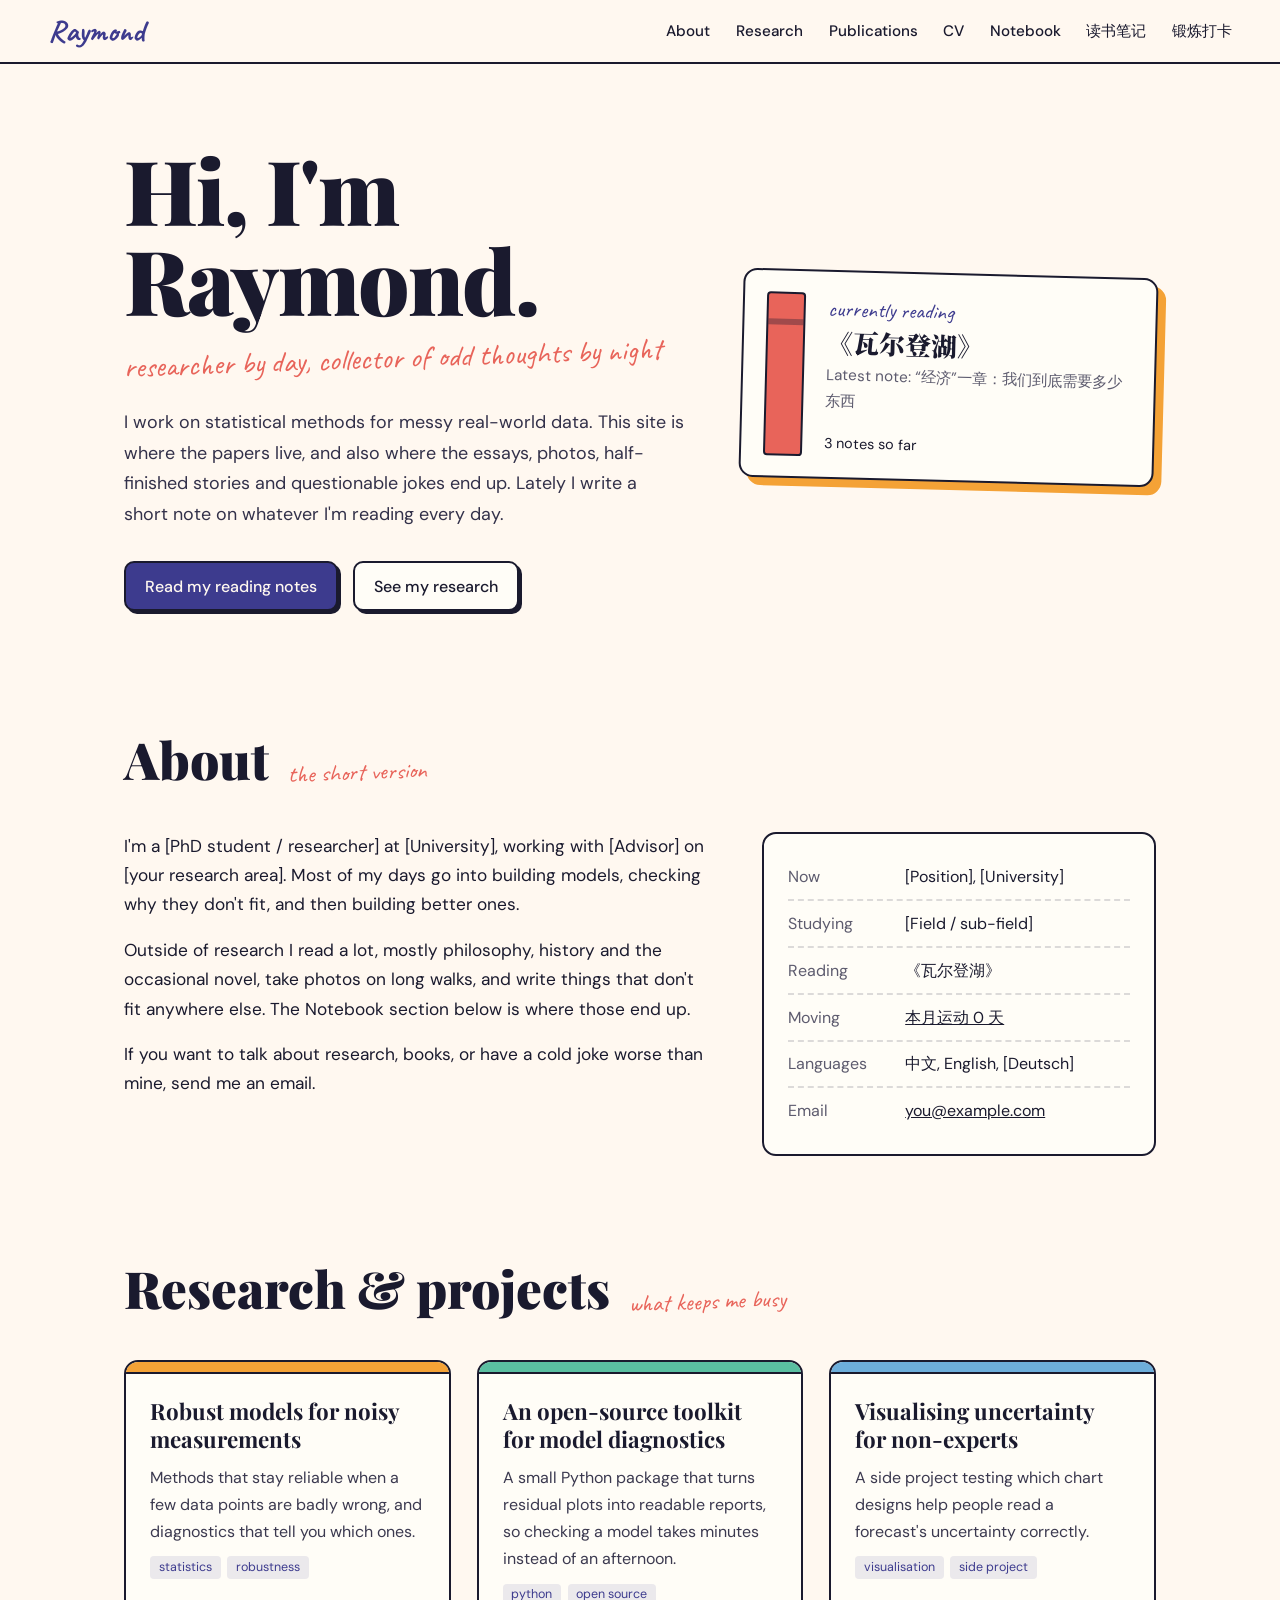
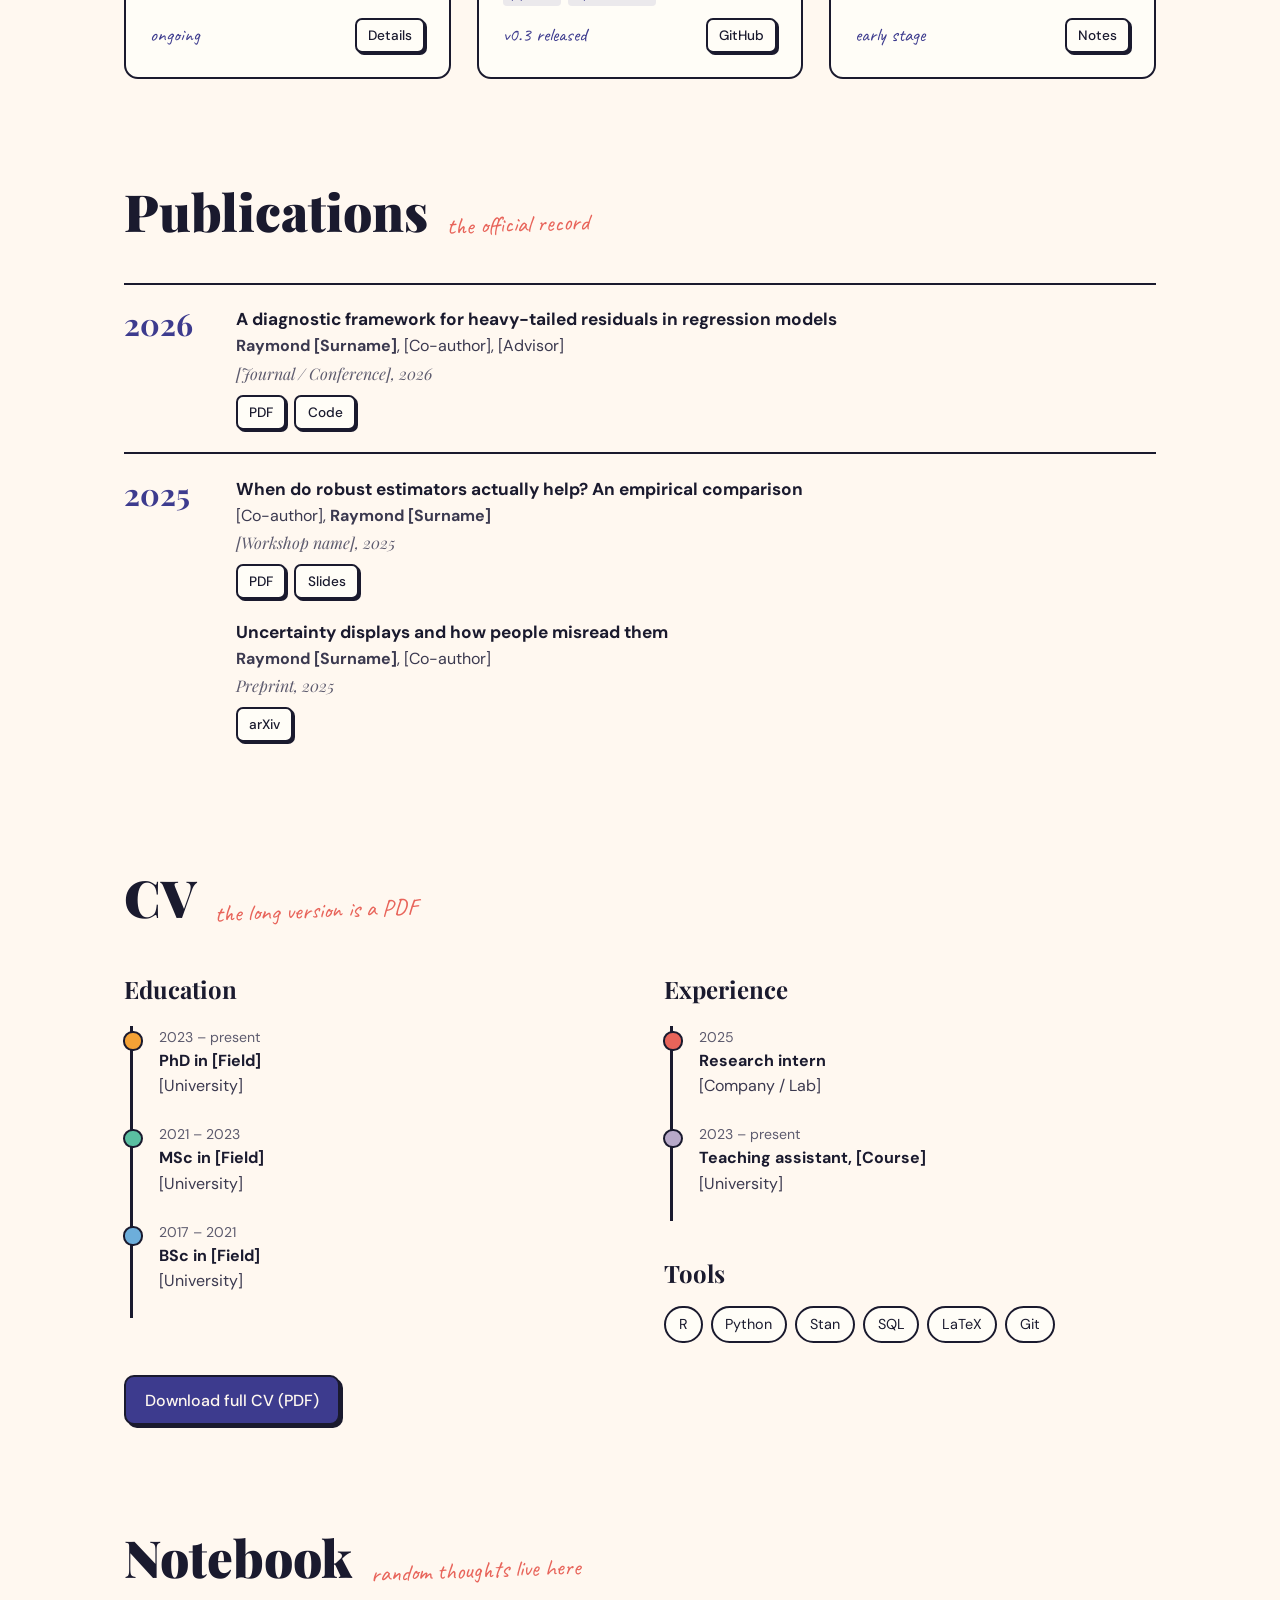
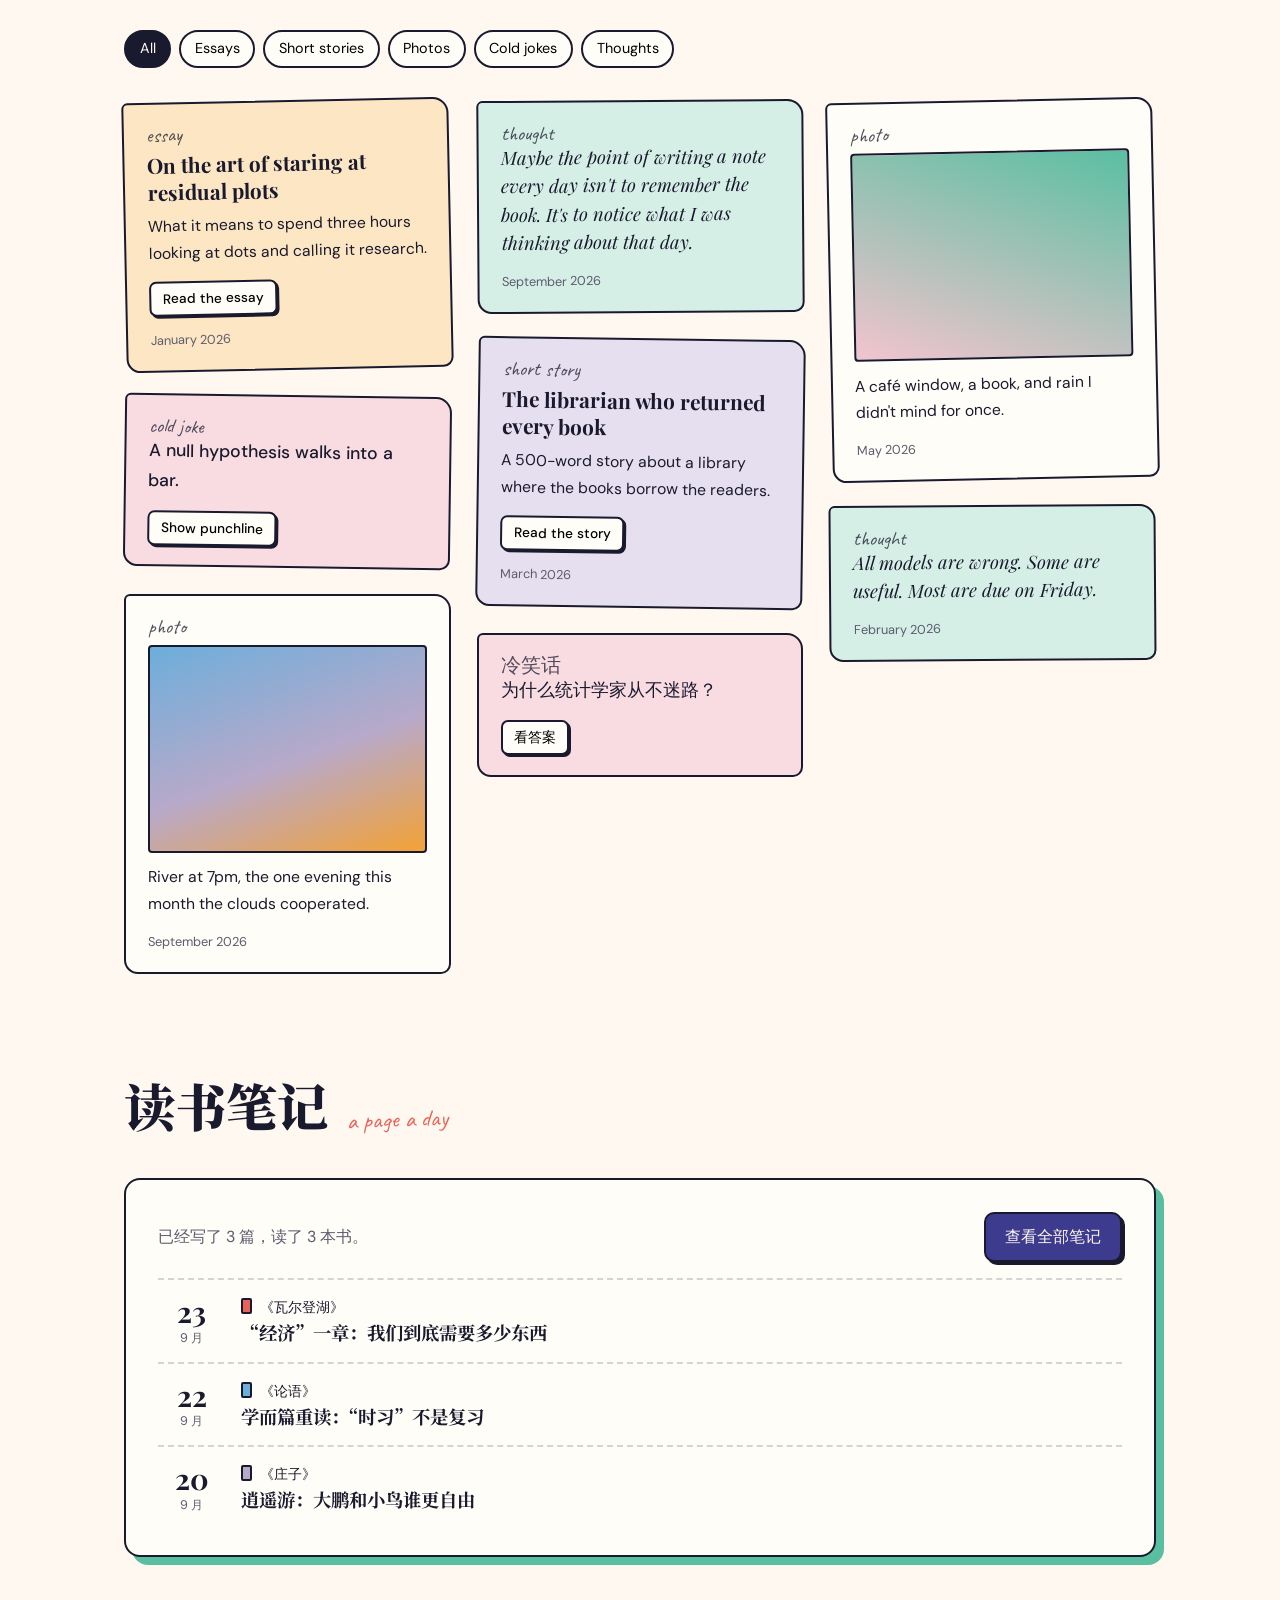
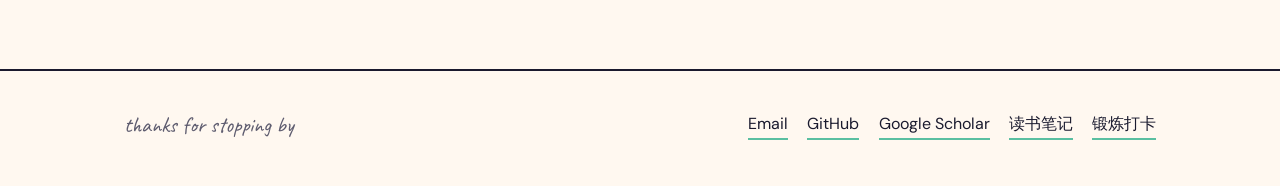
==== commit 45220a5c: "Add files via upload" ====
--- a/index.html
+++ b/index.html
@@ -139,6 +139,7 @@
     <li><a href="index.html#cv">CV</a></li>
     <li><a href="index.html#notebook">Notebook</a></li>
     <li><a href="reading.html">读书笔记</a></li>
+    <li><a href="workout.html">锻炼打卡</a></li>
   </ul>
 </nav>
 
@@ -182,6 +183,7 @@
         <li><span>Now</span><div>[Position], [University]</div></li>
         <li><span>Studying</span><div>[Field / sub-field]</div></li>
         <li><span>Reading</span><div id="fact-reading">a few pages every day</div></li>
+        <li><span>Moving</span><div><a href="workout.html" id="fact-moving">锻炼打卡</a></div></li>
         <li><span>Languages</span><div>中文, English, [Deutsch]</div></li>
         <li><span>Email</span><div><a href="mailto:you@example.com">you@example.com</a></div></li>
       </ul>
@@ -407,6 +409,7 @@
       <a href="https://github.com/">GitHub</a>
       <a href="https://scholar.google.com/">Google Scholar</a>
       <a href="reading.html">读书笔记</a>
+      <a href="workout.html">锻炼打卡</a>
     </div>
   </div>
 </footer>
@@ -435,6 +438,15 @@
     btn.textContent = open ? closeLabel : openLabel;
   });
 });
+
+/* ---------- workout: one line in the About facts ---------- */
+fetch('workout/log.json', { cache: 'no-cache' }).then(r => r.json()).then(log => {
+  const month = ymd(new Date()).slice(0, 7);
+  const days = new Set(log.filter(e => e.date?.startsWith(month)).map(e => e.date)).size;
+  const streak = dayStreak(log);
+  document.getElementById('fact-moving').textContent =
+    `本月运动 ${days} 天` + (streak > 1 ? `，连续 ${streak} 天` : '');
+}).catch(() => {});
 
 /* ---------- reading notes: hero card + latest 3 ---------- */
 (async () => {
